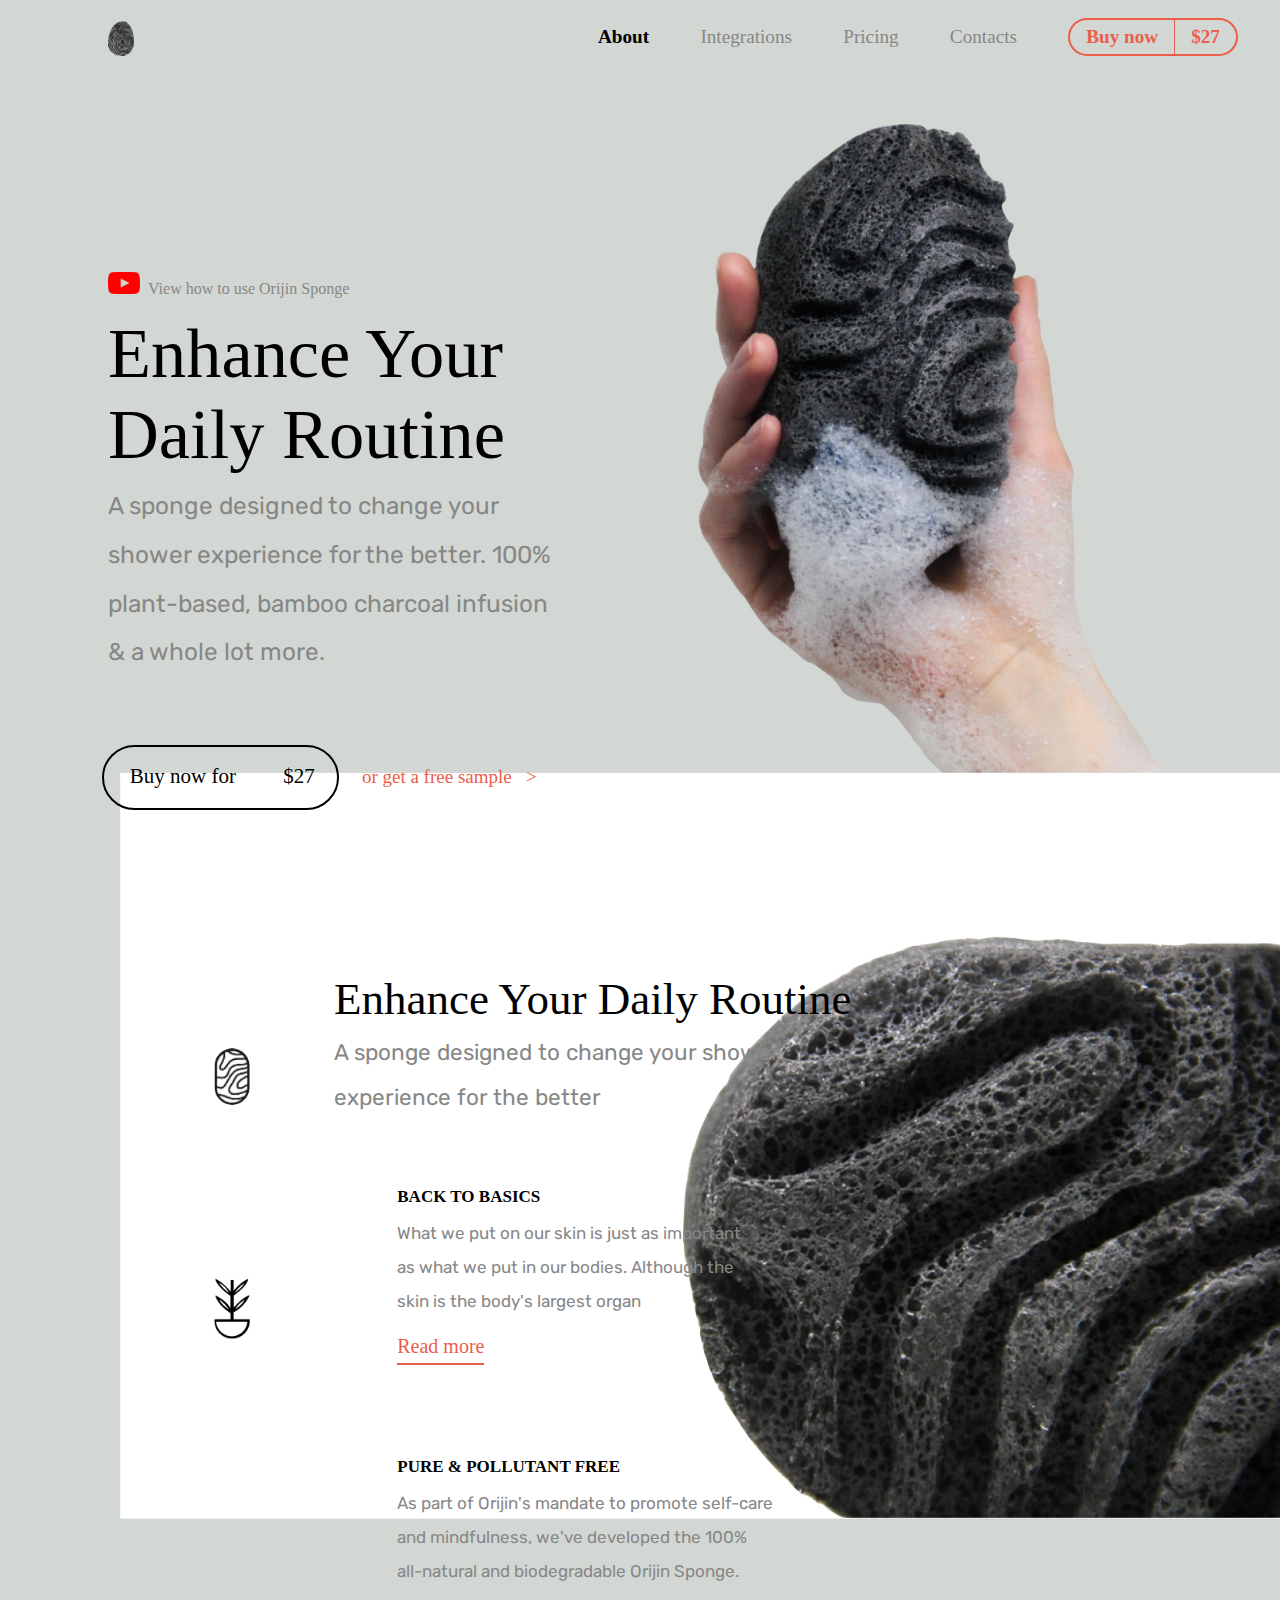
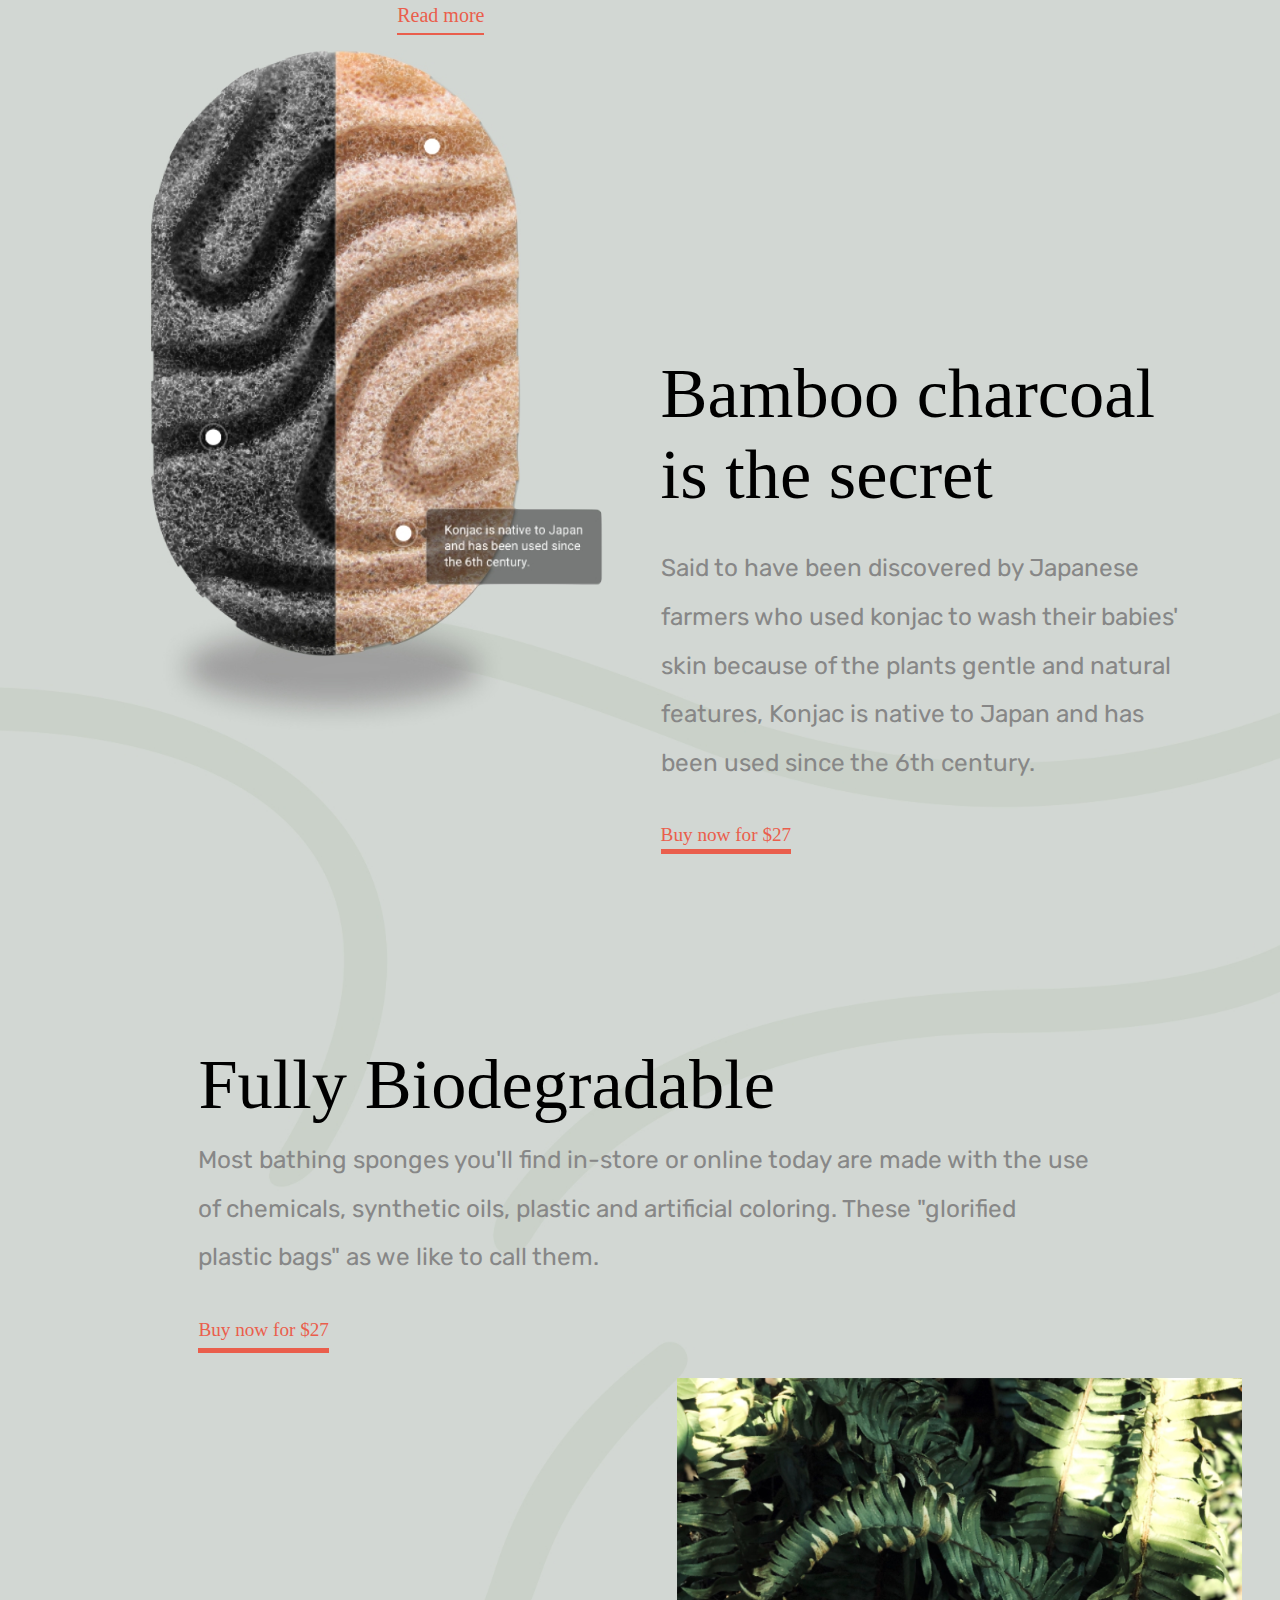
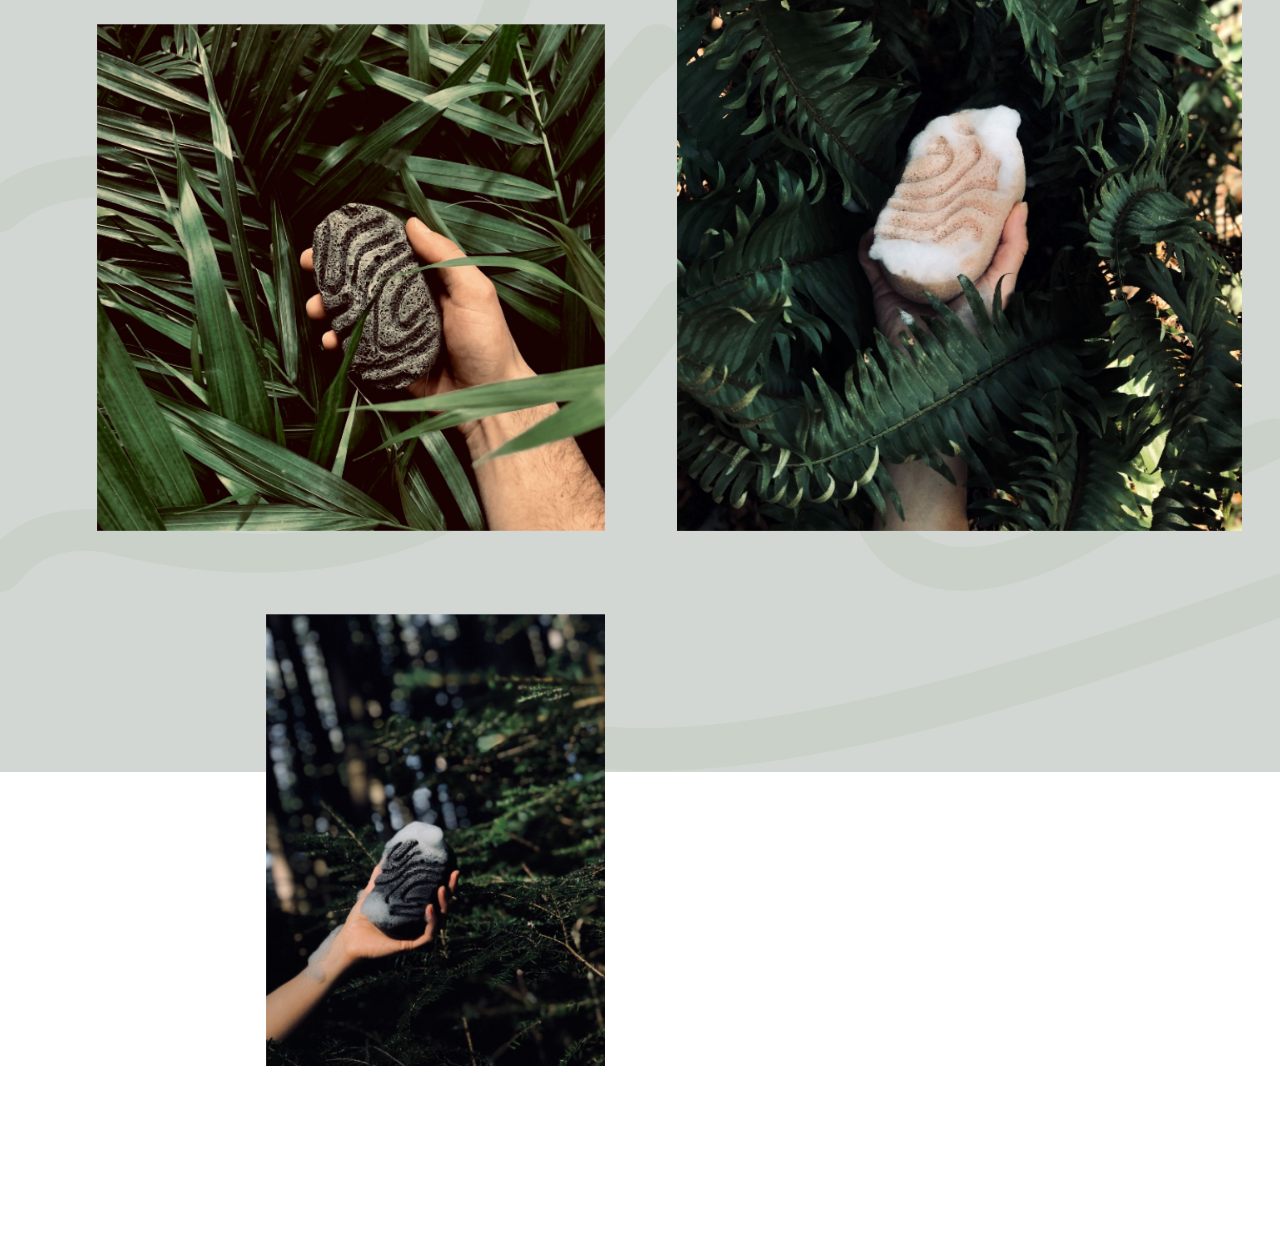
==== index2.html @ 616b8029 "Fixed responsiveness of navbar" ====
<!DOCTYPE html>
<html lang="en">
<head>
    <meta charset="UTF-8">
    <title>Document</title>
    <link href="style2.css" rel="stylesheet">
    <link href="https://fonts.googleapis.com/css?family=Rubik&display=swap" rel="stylesheet">
</head>
<body>
    <header>
        <div class=logoContainer></div>
        <div class="navbar">
            <li><a class="about" href="#">About</a></li>
            <li><a href="#">Integrations</a></li>
            <li><a href="#">Pricing</a></li>
            <li><a href="#">Contacts</a></li>
            <div class="buttonContainer">
                <a href="#" class="buyLeft">Buy now</a>
                <a class="buyRight">$27</a>
            </div>
        </div>
    </header>

    <div class="section1">
        <div class="video">
            <a><img src="images/play button.png" class="vid" href="#"></a><a class="view" href="#">&nbsp;&nbsp;View how to use Orijin Sponge</a>
        </div>
        <h1>Enhance Your
        <br>Daily Routine</h1>

        <p>A sponge designed to change your
        <br>shower experience for the better. 100%
        <br>plant-based, bamboo charcoal infusion
        <br>& a whole lot more.</p>

        <div id="buy2">
            <a href="#" class="buy2">Buy now for &nbsp;&nbsp;&nbsp;&nbsp;&nbsp;&nbsp;&nbsp; $27</a>
            <a href="#" class="sample">or get a free sample &nbsp; ></a>
        </div>
    </div>

    <section class="section2">
        <h2>Enhance Your Daily Routine</h2>
        <p class="p2">A sponge designed to change your shower
        <br>experience for the better</p>

        <div class="item1">
            <h3>BACK TO BASICS</h3>
            <p class="p3">What we put on our skin is just as important
            <br>as what we put in our bodies. Although the
            <br>skin is the body's largest organ</p>
            <a href="#" id="read">Read more</a>
        </div>

        <div class="item2">
            <h3>PURE & POLLUTANT FREE</h3>
            <p class="p3">As part of Orijin's mandate to promote self-care
            <br>and mindfulness, we've developed the 100%
            <br>all-natural and biodegradable Orijin Sponge.</p>
            <a href="#" id="read">Read more</a>
        </div>
    </section>

    <section class="section3">
        <div id="wrapper2">
            <h1>Bamboo charcoal
            <br>is the secret</h1>

            <p>Said to have been discovered by Japanese
            <br>farmers who used konjac to wash their babies'
            <br>skin because of the plants gentle and natural
            <br>features, Konjac is native to Japan and has
            <br>been used since the 6th century.</p>

            <a id="buy3" href="#">Buy now for $27</a>
        </div>

        <div id="wrapper3">
            <h1>Fully Biodegradable</h1>

            <p>Most bathing sponges you'll find in-store or online today are made with the use
            <br>of chemicals, synthetic oils, plastic and artificial coloring. These "glorified
            <br>plastic bags" as we like to call them.</p>

            <a id="buy3" href="#">Buy now for $27</a>
        </div>
    </section>

    <div class="relative">
    </div>

    <container class="images">
        <img src="images/image1.jpg" id="image1">
        <img src="images/image2.jpg" id="image2">
        <img src="images/image3.jpg" id="image3">
    </container>
</body>
</html>
---- style2.css ----
body {
    display: flex;
    flex-direction: column;
    background-image: url("images/mock\ site\ final.jpg");
    background-size: contain;
    background-repeat: no-repeat;
    width: 100%;
    height: auto;
    overflow-x: hidden;
    box-sizing: border-box;
    padding: 10px 50px 100px 100px;
}

header {
    display: flex;
    flex-direction: row;
    justify-content: space-between;
}

.logoContainer {
    width: 2.3vw;
    background-image: url("./images/mock\ logo.png");
    background-size: contain;
    background-repeat: no-repeat;
    margin-top: 3px;
}

.navbar {
    display: flex;
    flex-direction: row;
    justify-content: space-between;
    align-items: baseline;
    width: 50vw;
}


li {
    list-style: none;
}

a {
    text-decoration-line: none;
    color: rgb(135, 135, 135);
    font-size: 1.5vw;
}

.about {
    font-weight: bold;
    color: black;
}

.buttonContainer {
    display: flex;
    flex-direction: row;
}

.buyLeft, .buyRight {
    color: rgb(234, 94, 76);
    border-top: 2px solid rgb(234, 94, 76);
    border-bottom: 2px solid rgb(234, 94, 76);
    font-weight: bold;
}

.buyLeft {
    border-top-left-radius: 20px;
    border-bottom-left-radius: 20px;
    border-left: 2px solid rgb(234, 94, 76);
    border-right: 0.5px solid rgb(234, 94, 76);
    padding: 6px 16px 6px 16px;
}

.buyRight {
    border-top-right-radius: 20px;
    border-bottom-right-radius: 20px;
    border-right: 2px solid rgb(234, 94, 76);
    padding-left: 3px;
    padding: 6px 16px 6px 16px;
}

.wrapper1 {
    display: flex;
    flex-direction: column;
    margin: -5% 0 0 8%;
}

.video {
    margin-top: 24vh;
    margin-bottom: -2vh;
    align-items: baseline;
}

.vid {
    width: 2.5vw;
}

.view {
    color: rgb(135, 135, 135);
    font-size: 16px;
}

h1 {
    width: auto;
    font-size: 5.5vw;
    font-weight: normal;
    margin-top: 3.5vh;
}

p {
    font-family: 'Rubik', sans-serif;
    font-size: 1.9vw;
    color: rgb(135, 135, 135);
    font-weight: normal;
    line-height: 2;
    margin-top: -3.5%;
    margin-bottom: 0;
}

#buy2 {
    display: flex;
    flex-direction: row;
    align-items: baseline;
}

.buy2 {
    color: black;
    border: 5px solid black;
    border-radius: 78px;
    padding: 1.5% 2% 1.75% 2.25%;
    font-size: 42px;
    margin-top: 6%;
    margin-left: -0.5%;
    zoom: 50%;
}

.sample {
    color: rgb(234, 94, 76);
    margin-left: 2%;
    font-size: 38px;
    zoom: 50%;
}

.section2 {
    margin-left: 20%;
    zoom: 50%;
}

h2 {
    font-size: 90px;
    color: black;
    font-weight: normal;
    margin-top: 18%;
    margin-bottom: 4%;
}

.p2 {
    font-size: 45px;
    color: rgb(135, 135, 135);
    font-weight: normal;
    margin-bottom: 7.5%;
}

.item1 {
    margin-left: 7%;
    margin-bottom: 11%;
}

h3 {
    margin-top: 6%;
    margin-bottom: 0;
    font-size: 34px;
    color: black;
}

.p3 {
    margin-top: 1%;
    margin-bottom: 2%;
    font-size: 34px;
}

a#read {
    margin-bottom: 0;
    color: rgb(234, 94, 76);
    font-size: 40px;
    border-bottom: 5px solid rgb(234, 94, 76);
    padding-bottom: .75%;
}

.item2 {
    margin-left: 7%;
    margin-bottom: 0%;
}

#wrapper2 {
    position: absolute;
    right: 8%;
    margin-top: 23%;
}

#wrapper3 {
    margin-top: 90%;
    margin-left: 8%;
}

a#buy3 {
    margin-bottom: -7%;
    color: rgb(234, 94, 76);
    border-bottom: 5px solid rgb(234, 94, 76);
    padding-bottom: .75%;
    line-height: 5;
}

#image1 {
    position: relative;
    left: -1%;
    width: 45%;
    margin-top: -20%;
    margin-bottom: 0;
}

#image2 {
    position: relative;
    right: -0.5%;
    width: 50%;
    margin-left: 4.5%;

}

#image3 {
    position: relative;
    left: 14%;
    width: 30%;
    margin-top: 7%;
    margin-right: 55%;
    margin-bottom: 5%;
}

/* @media screen and (min-width: 576px) {
    {}
}

@media screen and (min-width: 461px) {
    
}

@media screen and (min-width: 346px) {
    {}
}

@media screen and (min-width: 230px) {
    {}
} */
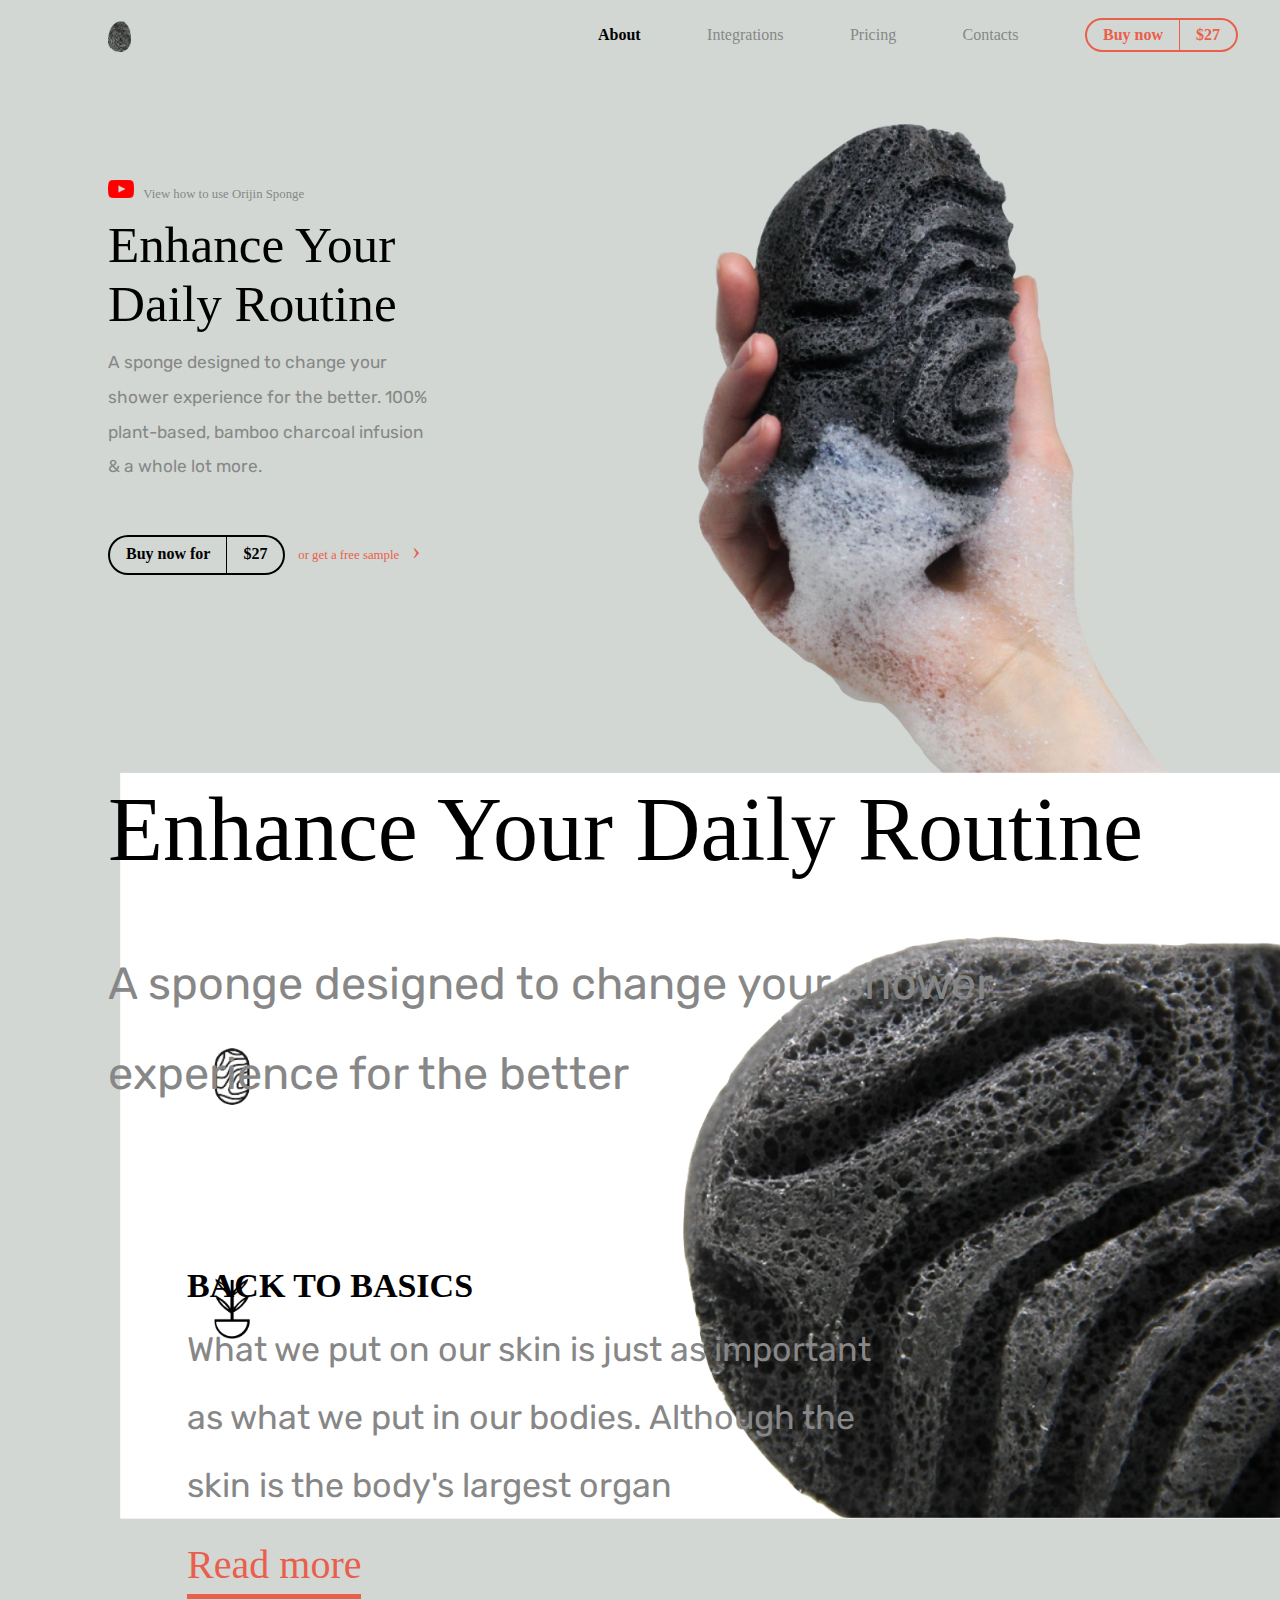
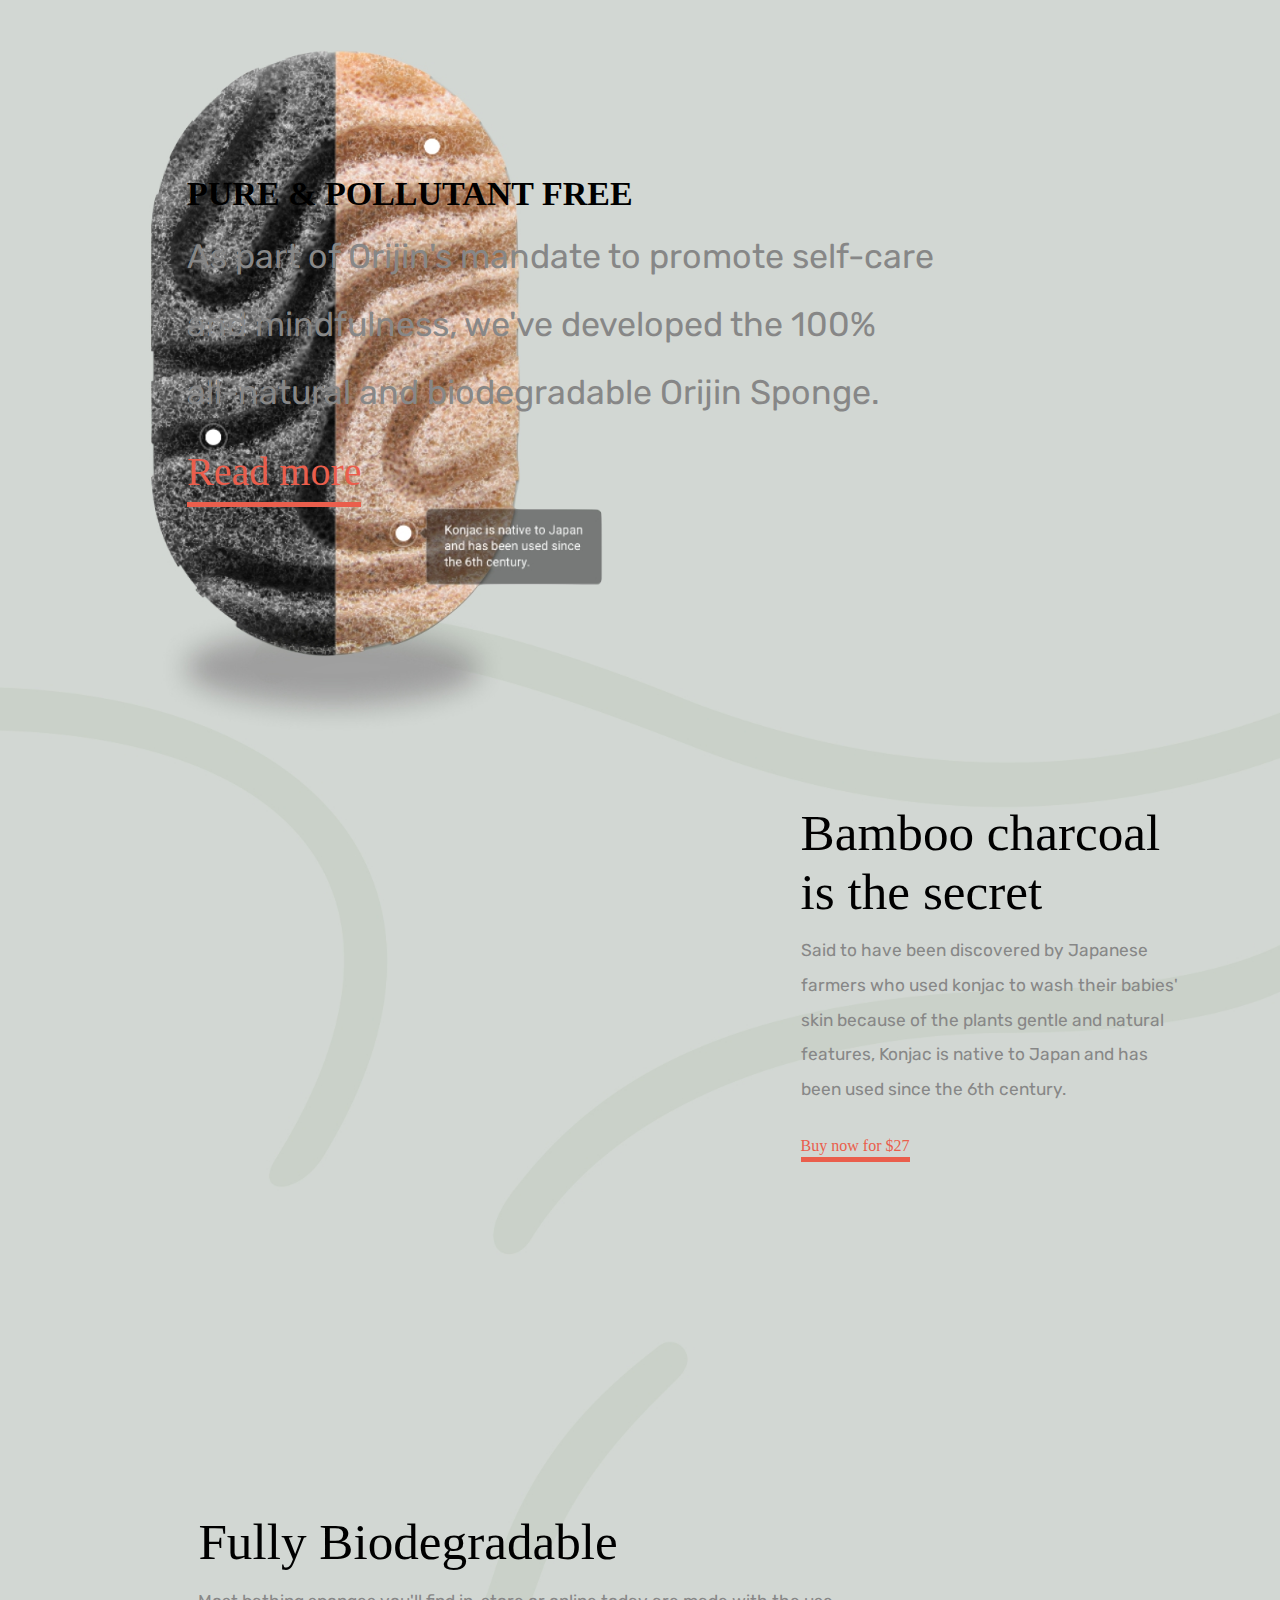
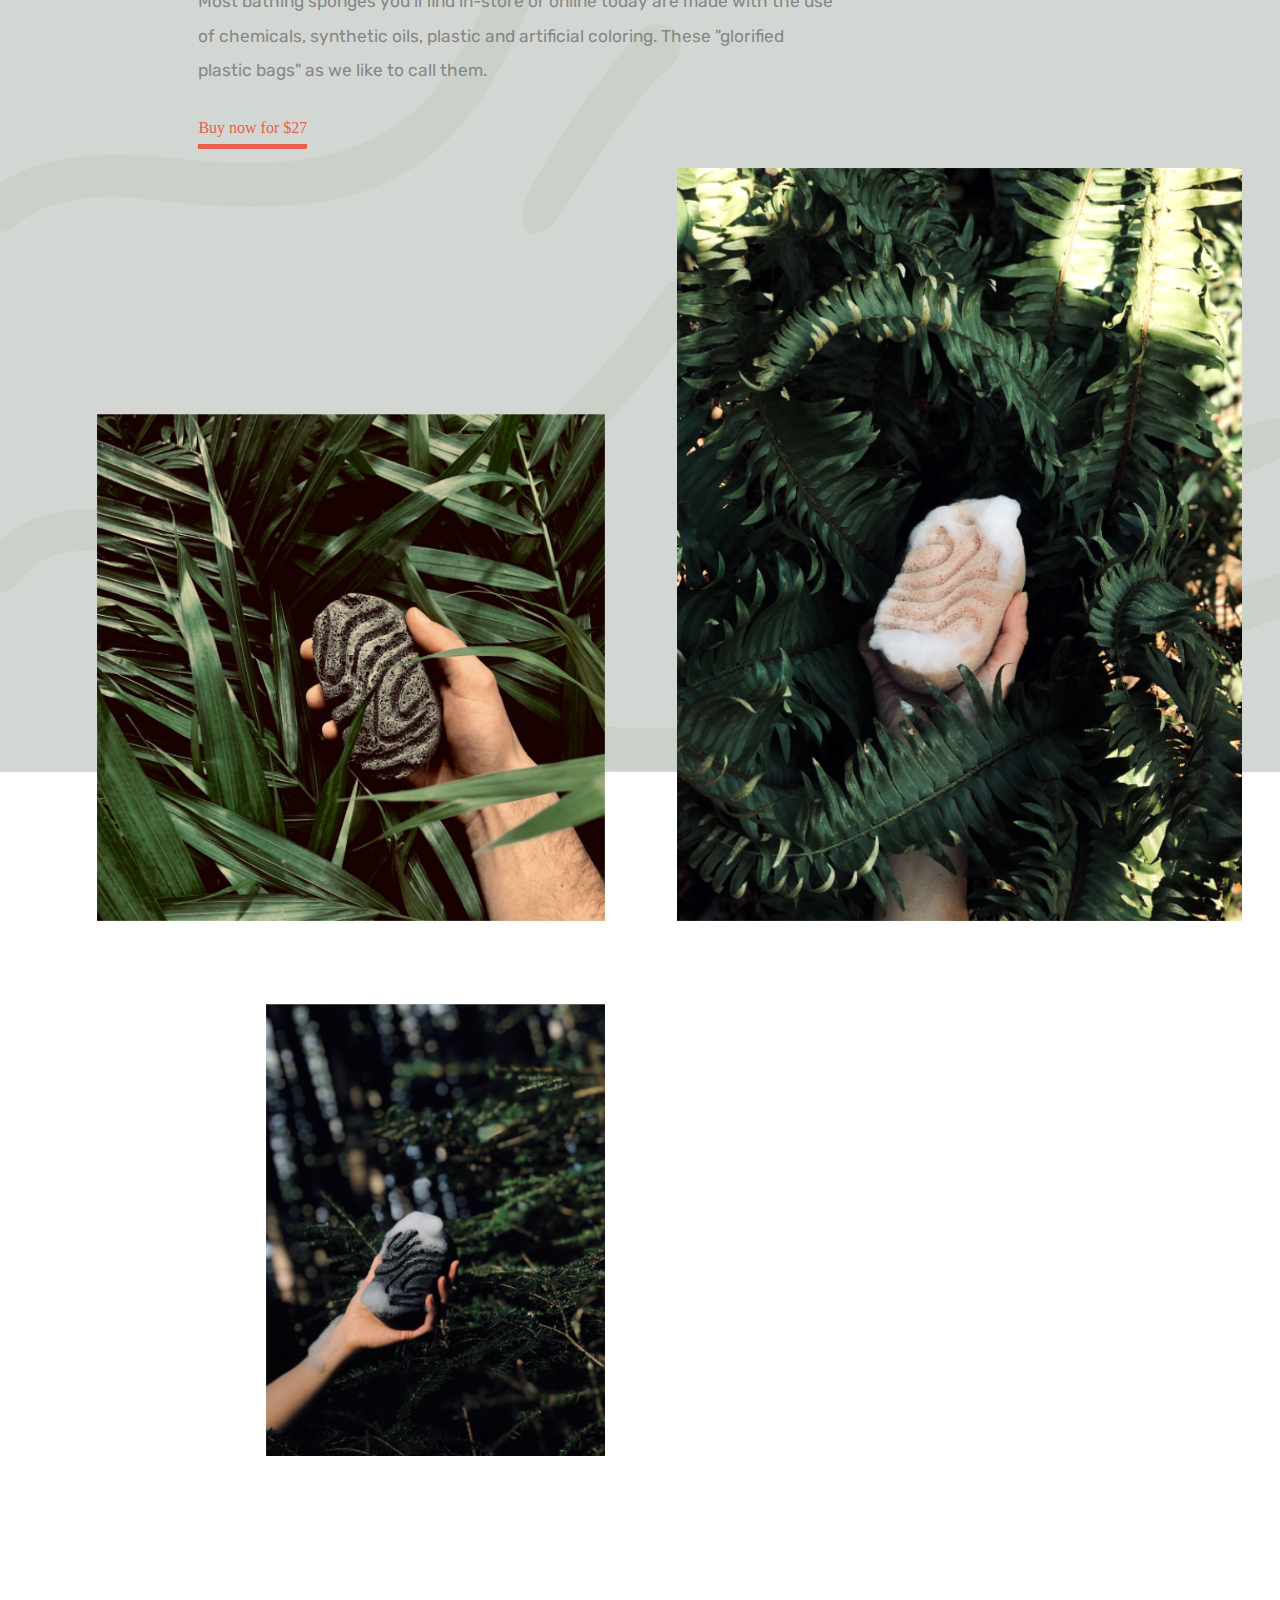
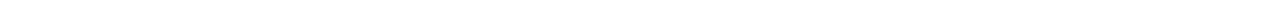
==== commit d67fca84: "Fixed Second Section" ====
--- a/index2.html
+++ b/index2.html
@@ -15,31 +15,34 @@
             <li><a href="#">Pricing</a></li>
             <li><a href="#">Contacts</a></li>
             <div class="buttonContainer">
-                <a href="#" class="buyLeft">Buy now</a>
-                <a class="buyRight">$27</a>
+                <a href="#" class="buyLeft first">Buy now</a>
+                <a href="#" class="buyRight first">$27</a>
             </div>
         </div>
     </header>
 
     <div class="section1">
-        <div class="video">
-            <a><img src="images/play button.png" class="vid" href="#"></a><a class="view" href="#">&nbsp;&nbsp;View how to use Orijin Sponge</a>
+            <div class="vidContainer">
+                <a><img src="images/play button.png" class="play" href="#"></a>
+                <a class="view" href="#">View how to use Orijin Sponge</a>
+            </div>
+            <h1>Enhance Your
+            <br>Daily Routine</h1>
+    
+            <p>A sponge designed to change your
+            <br>shower experience for the better. 100%
+            <br>plant-based, bamboo charcoal infusion
+            <br>& a whole lot more.</p>
         </div>
-        <h1>Enhance Your
-        <br>Daily Routine</h1>
 
-        <p>A sponge designed to change your
-        <br>shower experience for the better. 100%
-        <br>plant-based, bamboo charcoal infusion
-        <br>& a whole lot more.</p>
-
-        <div id="buy2">
-            <a href="#" class="buy2">Buy now for &nbsp;&nbsp;&nbsp;&nbsp;&nbsp;&nbsp;&nbsp; $27</a>
-            <a href="#" class="sample">or get a free sample &nbsp; ></a>
+        <div class="buttonSample">
+            <a href="#" class="buyLeft second">Buy now for</a><a href="#" class="buyRight second">$27</a>
+            <a href="#" class="sample">or get a free sample</a>
+            <a href="#" class="sampleArrow">&#8250;</a>
         </div>
     </div>
 
-    <section class="section2">
+    <div class="section2">
         <h2>Enhance Your Daily Routine</h2>
         <p class="p2">A sponge designed to change your shower
         <br>experience for the better</p>
@@ -59,7 +62,7 @@
             <br>all-natural and biodegradable Orijin Sponge.</p>
             <a href="#" id="read">Read more</a>
         </div>
-    </section>
+    </div>
 
     <section class="section3">
         <div id="wrapper2">
--- a/style2.css
+++ b/style2.css
@@ -41,7 +41,7 @@
 a {
     text-decoration-line: none;
     color: rgb(135, 135, 135);
-    font-size: 1.5vw;
+    font-size: 1.25vw;
 }
 
 .about {
@@ -54,14 +54,21 @@
     flex-direction: row;
 }
 
-.buyLeft, .buyRight {
+.first {
     color: rgb(234, 94, 76);
     border-top: 2px solid rgb(234, 94, 76);
     border-bottom: 2px solid rgb(234, 94, 76);
     font-weight: bold;
 }
 
-.buyLeft {
+.second {
+    color: black;
+    border-top: 2px solid black;
+    border-bottom: 2px solid black;
+    font-weight: bold;
+}
+
+.buyLeft.first {
     border-top-left-radius: 20px;
     border-bottom-left-radius: 20px;
     border-left: 2px solid rgb(234, 94, 76);
@@ -69,7 +76,7 @@
     padding: 6px 16px 6px 16px;
 }
 
-.buyRight {
+.buyRight.first {
     border-top-right-radius: 20px;
     border-bottom-right-radius: 20px;
     border-right: 2px solid rgb(234, 94, 76);
@@ -77,71 +84,85 @@
     padding: 6px 16px 6px 16px;
 }
 
-.wrapper1 {
+.buyLeft.second{
+    border-top-left-radius: 20px;
+    border-bottom-left-radius: 20px;
+    border-left: 2px solid black;
+    border-right: 0.5px solid black;
+    padding: 8px 16px 10px 16px;
+}
+
+.buyRight.second {
+    border-top-right-radius: 20px;
+    border-bottom-right-radius: 20px;
+    border-right: 2px solid black;
+    padding-left: 3px;
+    padding: 8px 16px 10px 16px;
+}
+
+.section1 {
     display: flex;
     flex-direction: column;
-    margin: -5% 0 0 8%;
-}
-
-.video {
-    margin-top: 24vh;
-    margin-bottom: -2vh;
+    margin-top: 10vw;
+}
+
+.vidContainer {
+    display: flex;
+    flex-direction: row;
     align-items: baseline;
 }
 
-.vid {
-    width: 2.5vw;
+.play {
+    width: 2vw;
+    margin-right: 0.75vw;
 }
 
 .view {
     color: rgb(135, 135, 135);
-    font-size: 16px;
+    font-size: 1vw;
 }
 
 h1 {
     width: auto;
-    font-size: 5.5vw;
-    font-weight: normal;
-    margin-top: 3.5vh;
+    font-size: 4vw;
+    font-weight: normal;
+    margin: 0;
+    margin-top: 1vw;
 }
 
 p {
     font-family: 'Rubik', sans-serif;
-    font-size: 1.9vw;
+    font-size: 1.35vw;
     color: rgb(135, 135, 135);
     font-weight: normal;
     line-height: 2;
-    margin-top: -3.5%;
-    margin-bottom: 0;
-}
-
-#buy2 {
+    margin: 0;
+    margin-top: 1vw;
+}
+
+.buttonSample {
     display: flex;
     flex-direction: row;
     align-items: baseline;
-}
-
-.buy2 {
-    color: black;
-    border: 5px solid black;
-    border-radius: 78px;
-    padding: 1.5% 2% 1.75% 2.25%;
-    font-size: 42px;
-    margin-top: 6%;
-    margin-left: -0.5%;
-    zoom: 50%;
+    margin-top: 4vw;
+}
+
+.sample, .sampleArrow {
+    color: rgb(234, 94, 76);
+    margin-left: 1vw;
 }
 
 .sample {
-    color: rgb(234, 94, 76);
-    margin-left: 2%;
-    font-size: 38px;
-    zoom: 50%;
+    font-size: 1vw;
+}
+
+.sampleArrow {
+    font-size: 2vw;
 }
 
 .section2 {
-    margin-left: 20%;
-    zoom: 50%;
+    display: flex;
+    flex-direction: column;
 }
 
 h2 {
